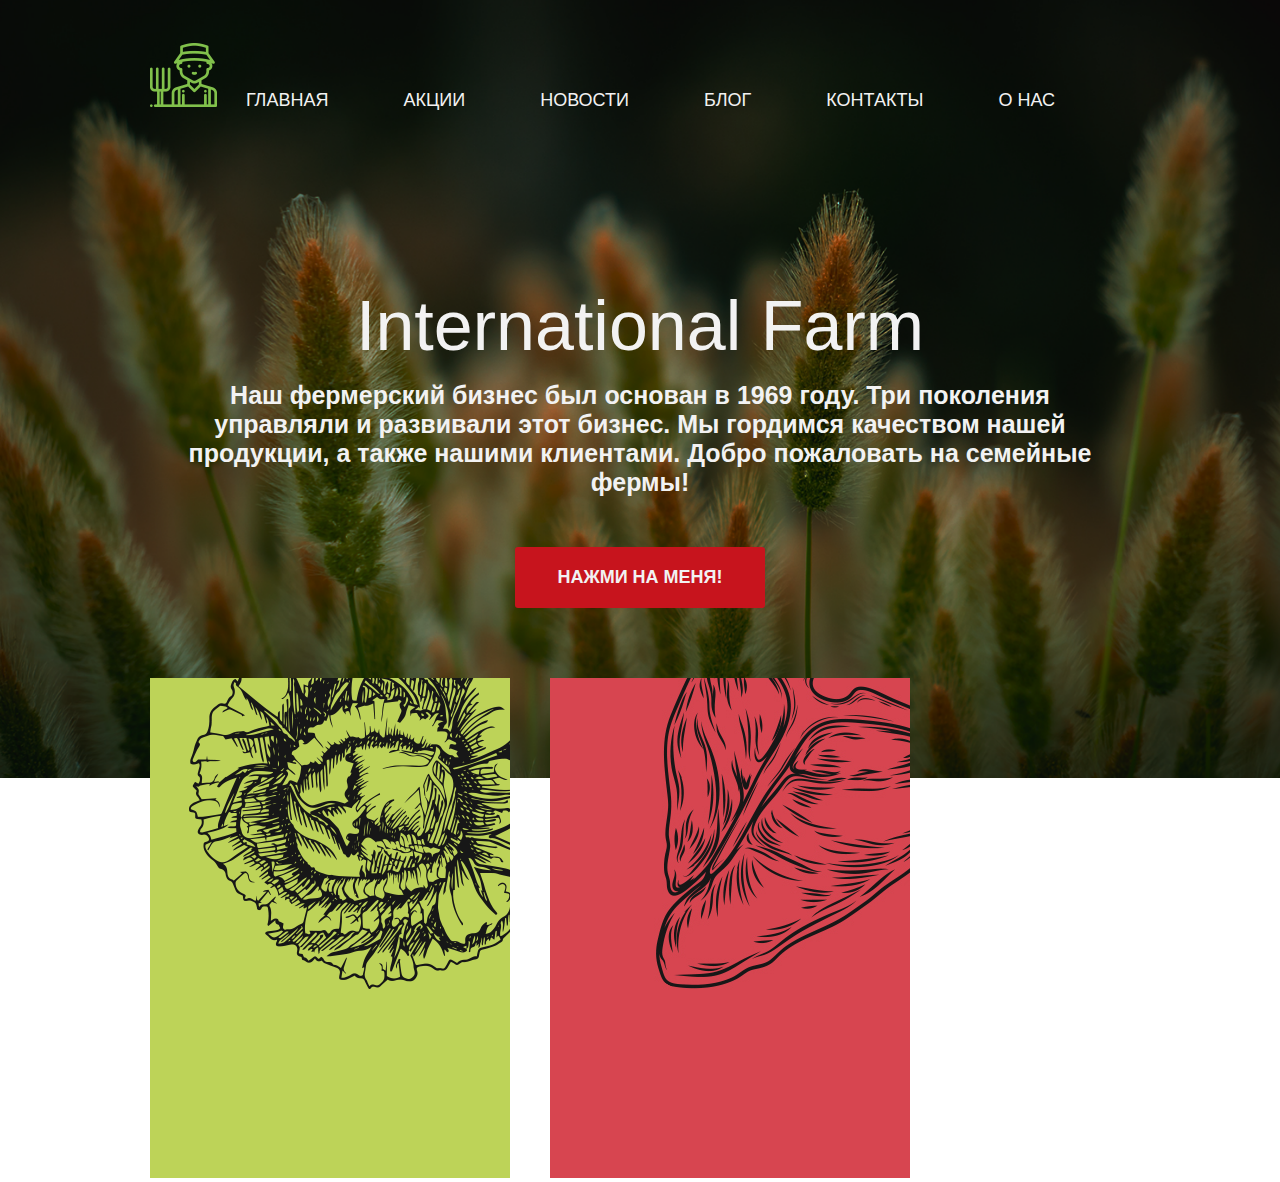
==== index.html @ 7a6ca570 "Initial commit" ====
<!DOCTYPE html>
<html lang="en">

<head>
	<meta charset="UTF-8">
	<title>Фермерское гнездо</title>
	<link rel="stylesheet" href="css/main.css">
</head>
<body>


	<header>
		<div class="container">
			<div class="heading clearfix">
				<img src="img/farmer.png" alt="Фермерское гнездо" class="farmer">
				<nav>
					<ul class="menu">
						<li>
							<a href="#">Главная</a>
						</li>
						<li>
							<a href="#">Акции</a>
						</li>
						<li>
							<a href="#">Новости</a>
						</li>
						<li>
							<a href="#">Блог</a>
						</li>
						<li>
							<a href="#">Контакты</a>
						</li>
						<li>
							<a href="#">О нас</a>
						</li>
					</ul>
				</nav>
			</div>
			<div class="titles">
				<div class ="titles__first">
					International Farm
				</div>
				<h1>
					Наш фермерский бизнес был основан в 1969 году. Три поколения управляли и развивали этот бизнес. Мы гордимся качеством нашей продукции, а также нашими клиентами. Добро пожаловать на семейные фермы!
				</h1>
			</div>
			<a class="button" href="#">Нажми на меня!</a>
			
		</div>
	</header>
	
	<section>
		<div class="container">
			<div class="product-photo-vegetable">
	<a href="vegetables.html"><img src="img/vegetable.png" alt=""></a>
</div>
<div class="product-photo-meat">
	<a href="meat.html"><img src="img/meat.jpg" alt=""></a>
</div>
		</div>
	</section>
	<section>
		<div class="container">
			
		</div>
	</section>
	<section>
		<div class="container">
			
		</div>
	</section>
	<footer>
		<div class="container">
			
		</div>
	</footer>

</body>
</html>
---- css/main.css ----
body{
	font-family: Arial, sans-serif;
	padding: 0;
	margin: 0;
}

.clearfix:after {
	content:'';
	display: table;
	width: 100%;
	clear: both;

}

div {
	box-sizing: border-box;
}
header{
	background: url(../img/don.jpg) no-repeat center top / cover;
	padding-bottom: 170px;

}
.product-photo-vegetable  {
	position: absolute;
	margin-top: -100px;
	transition: transform .4s ease-out;
}
.product-photo-meat  {
	position: absolute;
	margin-top: -100px;
	margin-left: 400px;
	transition: transform .4s ease-out;
}
.farmer{
display: block;
margin-top: 43px;
float: left;
}
.container{
width: 980px;
margin: 0 auto;
}

nav {
	float: right;
	margin-top: 90px;
}

.menu {
	padding: 0;
	margin: 0;
	display: block;
}

 .menu li {
	float: left;
	display: block;
	margin-right: 75px;




}
.menu li a {
	color: #f2f2f2;
	text-decoration: none;
	text-transform: uppercase;
	font-size: 18px;
}

.titles__first {
	font-size: 70px;
	color: #f2f2f2;
	text-align: center;
	margin-top: 175px;
	
}

h1 {
	font-size: 25px;
	color: #f2f2f2;
	text-align: center;
	margin: 15px;

}
.button {
	background: #c7141d;
	color: #f2f2f2; 
	border-radius: 3px;
	display: block;
	width: 250px;
	padding: 20px 0;
	margin: 0 auto;
	text-decoration: none;
	text-align: center; 
	text-transform: uppercase;
	font-weight: bold;
	font-size: 18px; 
	margin-top: 50px;
}
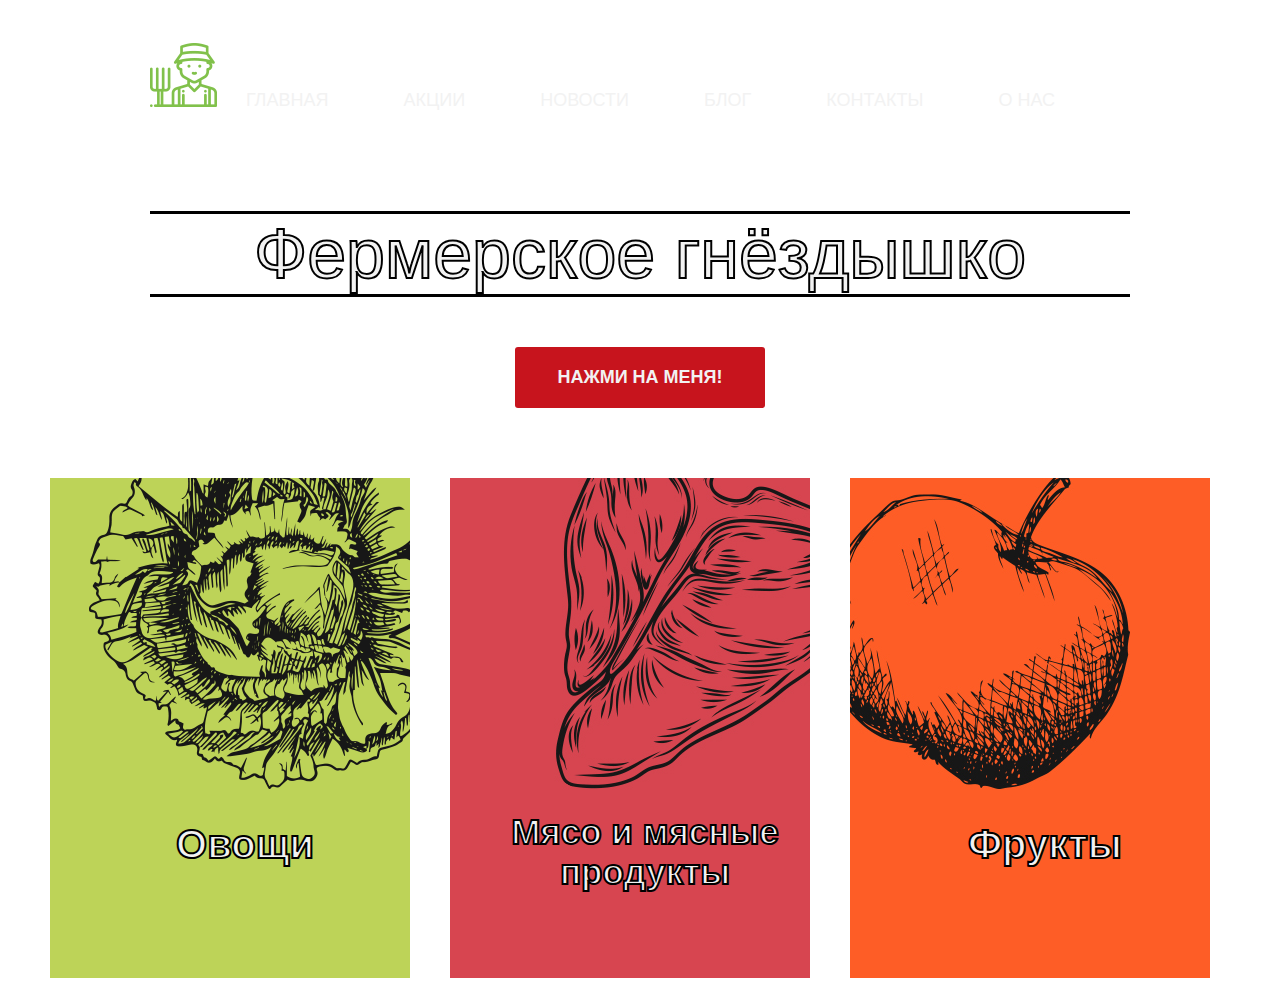
==== commit 4c3fb58b: "изменил фон" ====
--- a/index.html
+++ b/index.html
@@ -38,11 +38,9 @@
 			</div>
 			<div class="titles">
 				<div class ="titles__first">
-					International Farm
+					Фермерское гнёздышко
 				</div>
-				<h1>
-					Наш фермерский бизнес был основан в 1969 году. Три поколения управляли и развивали этот бизнес. Мы гордимся качеством нашей продукции, а также нашими клиентами. Добро пожаловать на семейные фермы!
-				</h1>
+				
 			</div>
 			<a class="button" href="#">Нажми на меня!</a>
 			
@@ -52,10 +50,16 @@
 	<section>
 		<div class="container">
 			<div class="product-photo-vegetable">
-	<a href="vegetables.html"><img src="img/vegetable.png" alt=""></a>
+	<a href="vegetables.html"><img src="img/vegetable.png" alt="Овощи"><h1>Овощи</h1></a>
 </div>
 <div class="product-photo-meat">
-	<a href="meat.html"><img src="img/meat.jpg" alt=""></a>
+	<a href="meat.html"><img src="img/meat.jpg" alt="Мясо"><h1>Мясо и мясные продукты</h1></a>
+
+</div>
+<div class="product-photo-fruit">
+	<a href="fruits.html"><img src="img/Vector Smart Object.jpg" alt="Фрукты"><h1>Фрукты</h1></a>
+	
+
 </div>
 		</div>
 	</section>
--- a/css/main.css
+++ b/css/main.css
@@ -16,7 +16,7 @@
 	box-sizing: border-box;
 }
 header{
-	background: url(../img/don.jpg) no-repeat center top / cover;
+	background: url(../img/фон.jpg) no-repeat center top / cover;
 	padding-bottom: 170px;
 
 }
@@ -24,12 +24,52 @@
 	position: absolute;
 	margin-top: -100px;
 	transition: transform .4s ease-out;
+	margin-left: -100px;
+
+
 }
 .product-photo-meat  {
 	position: absolute;
 	margin-top: -100px;
-	margin-left: 400px;
+	margin-left: 300px;
 	transition: transform .4s ease-out;
+}
+.product-photo-fruit  {
+	position: absolute;
+	margin-top: -100px;
+	margin-left: 700px;
+	transition: transform .4s ease-out;
+}
+.product-photo-fruit h1 {
+	position: absolute;
+    left: 0;
+    bottom: 100px;
+  	width: 100%;
+  	width: 100%;
+  	font-size: 40px;
+   -webkit-text-stroke-width: 2px;
+   -webkit-text-stroke-color: black;
+
+}
+.product-photo-meat h1 {
+	position: absolute;
+    left: 0;
+    bottom: 75px;
+  	width: 100%;
+  	width: 100%;
+  	font-size: 35px;
+  	-webkit-text-stroke-width: 2px;
+   -webkit-text-stroke-color: black;
+}
+.product-photo-vegetable h1 {
+	position: absolute;
+    left: 0;
+    bottom: 100px;
+  	width: 100%;
+  	width: 100%;
+  	font-size: 40px;
+  	-webkit-text-stroke-width: 2px;
+   -webkit-text-stroke-color: black;
 }
 .farmer{
 display: block;
@@ -72,7 +112,12 @@
 	font-size: 70px;
 	color: #f2f2f2;
 	text-align: center;
-	margin-top: 175px;
+	margin-top: 100px;
+	-webkit-text-stroke-width: 2px;
+   -webkit-text-stroke-color: black;
+   border-top: 3px solid black;
+   border-bottom: 3px solid black;
+  
 	
 }
 
@@ -81,6 +126,8 @@
 	color: #f2f2f2;
 	text-align: center;
 	margin: 15px;
+	-webkit-text-stroke-width: 1px;
+   -webkit-text-stroke-color: black;
 
 }
 .button {
